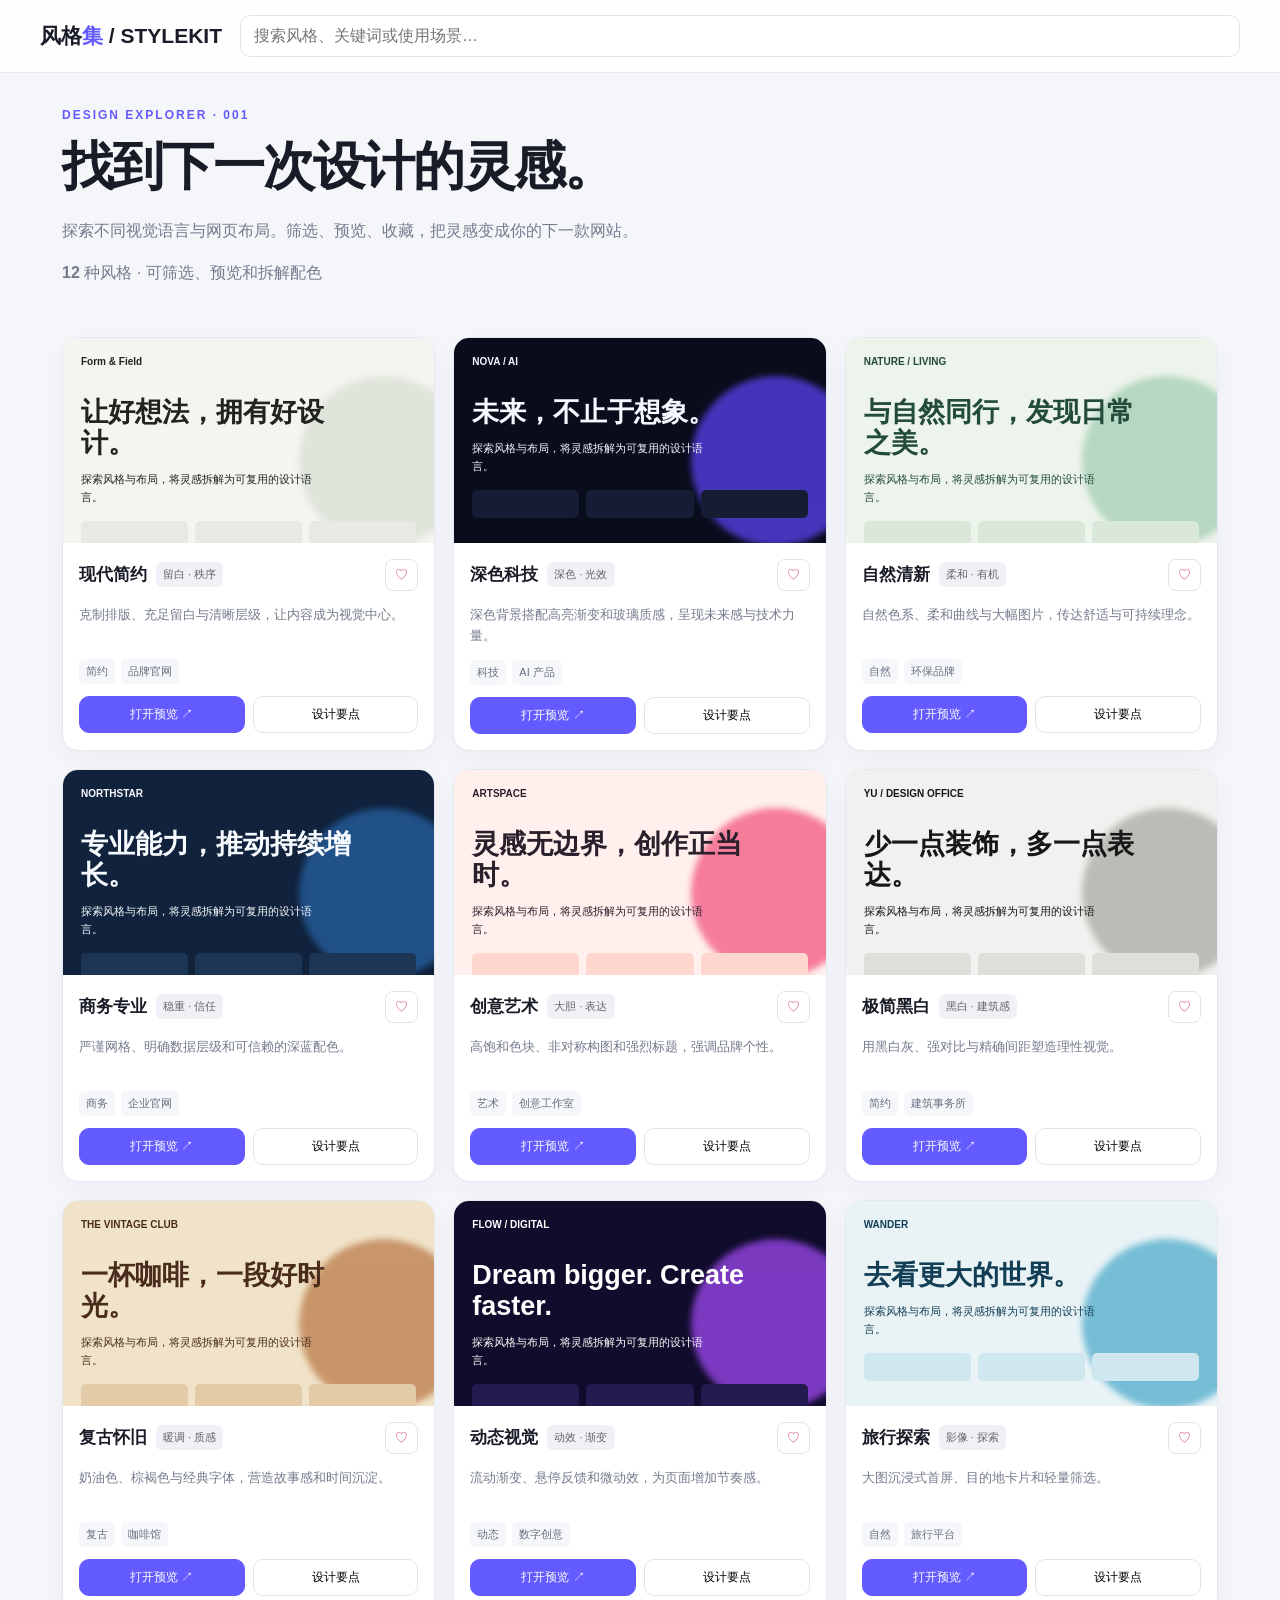
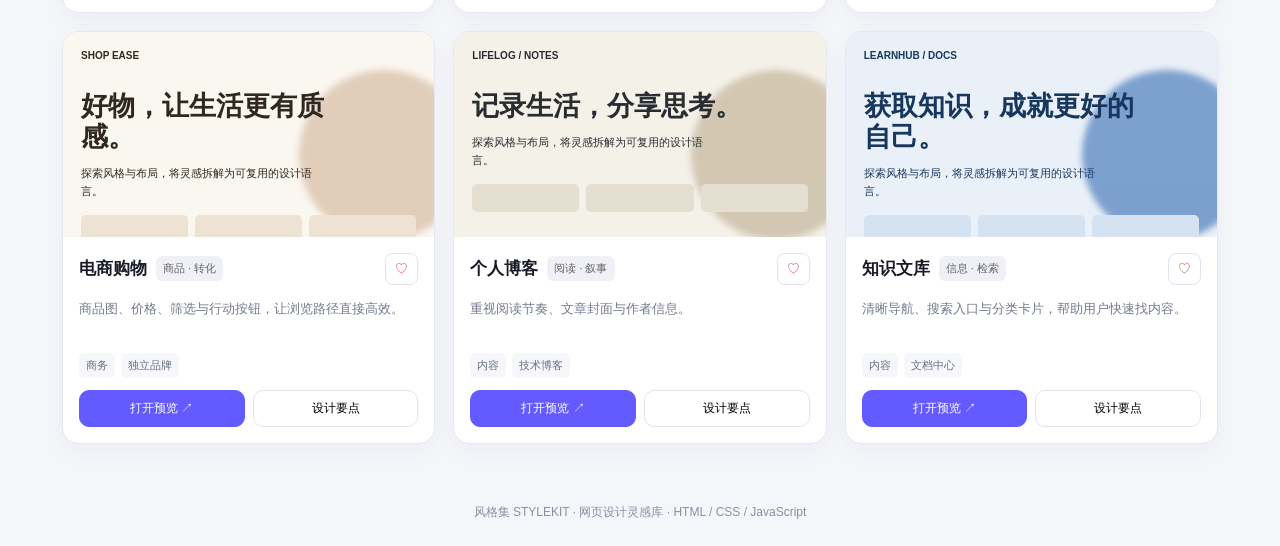
==== stylekit_website_gallery.html @ 98cdd5e6 "feat: add STYLEKIT multi-style website gallery" ====
<!doctype html>
<html lang="zh-CN">
<head>
<meta charset="utf-8"><meta name="viewport" content="width=device-width,initial-scale=1">
<title>风格集 STYLEKIT · 网页设计灵感库</title>
<style>
:root{font-family:Inter,"Segoe UI","Microsoft YaHei",sans-serif;color:#191b26;background:#f5f6fa}*{box-sizing:border-box}body{margin:0}header{position:sticky;top:0;background:#ffffffdf;backdrop-filter:blur(15px);border-bottom:1px solid #e6e8f0;padding:15px max(20px,calc((100vw - 1200px)/2));display:flex;gap:18px;align-items:center;z-index:2}.logo{font-weight:900;font-size:21px;white-space:nowrap}.logo b{color:#635bff}input{min-width:0;flex:1;border:1px solid #e1e4ee;background:#fff;border-radius:10px;padding:11px 13px;font:inherit}main{max-width:1200px;margin:auto;padding:35px 22px}.eyebrow{color:#635bff;font-size:12px;font-weight:800;letter-spacing:2px}h1{font-size:clamp(32px,5vw,52px);letter-spacing:-1.8px;margin:10px 0}p{line-height:1.65}.muted{color:#747b8c}.filters{display:flex;flex-wrap:wrap;gap:8px;margin:25px 0}.filters button,.btn{border:1px solid #e1e4ee;background:white;border-radius:10px;padding:9px 13px;cursor:pointer;font:inherit}.filters button.active,.primary{background:#635bff!important;color:#fff;border-color:#635bff!important}.grid{display:grid;grid-template-columns:repeat(3,minmax(0,1fr));gap:18px}.card{background:#fff;border:1px solid #e6e8f0;border-radius:16px;overflow:hidden;box-shadow:0 8px 24px #1a21400a;transition:.2s}.card:hover{transform:translateY(-4px);box-shadow:0 15px 35px #1a214018}.preview{height:205px;padding:18px;position:relative;overflow:hidden;background:var(--bg);color:var(--ink)}.preview:after{content:"";position:absolute;right:-35px;top:38px;width:170px;height:170px;border-radius:50%;background:var(--glow);filter:blur(3px);opacity:.7;transition:.3s}.card:hover .preview:after{transform:scale(1.18)}.brand{font-size:10px;font-weight:800;position:relative;z-index:1}.preview h2{font-size:27px;line-height:1.15;max-width:82%;position:relative;z-index:1;margin:30px 0 10px}.preview p{font-size:11px;max-width:75%;position:relative;z-index:1}.mini{display:flex;gap:7px;margin-top:15px;position:relative;z-index:1}.mini i{height:28px;border-radius:5px;background:var(--panel);flex:1}.body{padding:16px}.title{display:flex;align-items:center;gap:9px}.title h3{margin:0;font-size:17px}.tag{font-size:11px;background:#f0f1f6;padding:5px 7px;border-radius:6px;color:#666}.heart{margin-left:auto;border:1px solid #e1e4ee;background:#fff;border-radius:8px;padding:6px 9px;cursor:pointer;color:#d64e7c}.desc{color:#747b8c;font-size:13px;min-height:42px}.meta{display:flex;gap:6px;flex-wrap:wrap;margin:12px 0}.meta span{font-size:11px;background:#f6f7fa;padding:5px 7px;border-radius:5px;color:#686f80}.actions{display:flex;gap:8px}.actions button{flex:1;font-size:12px}.empty{display:none;padding:60px;text-align:center;color:#747b8c}.modal{display:none;position:fixed;inset:0;background:#0b102099;z-index:5;align-items:center;justify-content:center;padding:18px}.modal.open{display:flex}.dialog{background:#fff;border-radius:18px;width:min(650px,100%);max-height:90vh;overflow:auto;padding:22px}.dialog-head{display:flex;align-items:center;gap:10px}.dialog-head button{margin-left:auto}.hero-preview{padding:24px;border-radius:12px;margin:16px 0;background:var(--bg);color:var(--ink)}.hero-preview h2{font-size:clamp(28px,5vw,45px);margin:40px 0 10px}.swatches{display:flex;gap:8px;margin:12px 0}.swatches i{width:38px;height:38px;border-radius:9px;border:1px solid #0001}footer{text-align:center;padding:25px;color:#8b90a0;font-size:12px}@media(max-width:850px){.grid{grid-template-columns:repeat(2,minmax(0,1fr))}}@media(max-width:580px){header{flex-wrap:wrap;padding:12px 15px}header input{flex-basis:100%;order:3}.grid{grid-template-columns:1fr}main{padding:25px 15px}.preview{height:210px}}
</style></head>
<body>
<header><div class="logo">风格<b>集</b> / STYLEKIT</div><input id="search" placeholder="搜索风格、关键词或使用场景…"></header>
<main><div class="eyebrow">DESIGN EXPLORER · 001</div><h1>找到下一次设计的灵感。</h1><p class="muted">探索不同视觉语言与网页布局。筛选、预览、收藏，把灵感变成你的下一款网站。</p><p class="muted"><strong id="count">12</strong> 种风格 · 可筛选、预览和拆解配色</p><nav class="filters" id="filters"></nav><section class="grid" id="grid"></section><div class="empty" id="empty">没有找到匹配的风格，试试其他关键词。</div></main>
<footer>风格集 STYLEKIT · 网页设计灵感库 · HTML / CSS / JavaScript</footer>
<div class="modal" id="modal"><div class="dialog"><div class="dialog-head"><h3 id="modalTitle">风格预览</h3><button class="btn" id="close">关闭 ✕</button></div><div class="hero-preview" id="heroPreview"><div id="modalBrand"></div><h2 id="modalHeadline"></h2><p id="modalSub"></p></div><h4>设计说明</h4><p class="muted" id="modalDesc"></p><h4>适用场景</h4><p class="muted" id="modalUse"></p><h4>配色参考</h4><div class="swatches" id="swatches"></div><pre id="css"></pre><button class="btn primary" id="copy">复制 CSS 配色</button></div></div>
<script>
const data=[
["现代简约","简约","留白 · 秩序","克制排版、充足留白与清晰层级，让内容成为视觉中心。","品牌官网、作品集、SaaS 产品","#f5f4f0","#d6ded1","#20231f","#e7e9e3","Form & Field","让好想法，拥有好设计。"],
["深色科技","科技","深色 · 光效","深色背景搭配高亮渐变和玻璃质感，呈现未来感与技术力量。","AI 产品、开发者工具、游戏品牌","#090d1b","#6046ff","#f6f7ff","#171c35","NOVA / AI","未来，不止于想象。"],
["自然清新","自然","柔和 · 有机","自然色系、柔和曲线与大幅图片，传达舒适与可持续理念。","环保品牌、健康生活、户外旅行","#edf4eb","#9fcbb0","#234b3c","#d9e8d9","NATURE / LIVING","与自然同行，发现日常之美。"],
["商务专业","商务","稳重 · 信任","严谨网格、明确数据层级和可信赖的深蓝配色。","企业官网、金融服务、咨询公司","#10223c","#2865a8","#f7faff","#1d3555","NORTHSTAR","专业能力，推动持续增长。"],
["创意艺术","艺术","大胆 · 表达","高饱和色块、非对称构图和强烈标题，强调品牌个性。","创意工作室、艺术家、文化活动","#fff0ed","#f24b78","#29202c","#ffd7ce","ARTSPACE","灵感无边界，创作正当时。"],
["极简黑白","简约","黑白 · 建筑感","用黑白灰、强对比与精确间距塑造理性视觉。","建筑事务所、设计师作品集、高端品牌","#f1f1ef","#a5a5a0","#171717","#dededb","YU / DESIGN OFFICE","少一点装饰，多一点表达。"],
["复古怀旧","复古","暖调 · 质感","奶油色、棕褐色与经典字体，营造故事感和时间沉淀。","咖啡馆、独立出版、手作品牌","#f1e3c9","#b87542","#4a2c1c","#e3cba8","THE VINTAGE CLUB","一杯咖啡，一段好时光。"],
["动态视觉","动态","动效 · 渐变","流动渐变、悬停反馈和微动效，为页面增加节奏感。","数字创意、活动专题、互动体验","#100c2b","#a84dff","#ffffff","#251a50","FLOW / DIGITAL","Dream bigger. Create faster."],
["旅行探索","自然","影像 · 探索","大图沉浸式首屏、目的地卡片和轻量筛选。","旅行平台、酒店民宿、户外品牌","#e9f3f6","#45a6c8","#123e55","#cfe7ef","WANDER","去看更大的世界。"],
["电商购物","商务","商品 · 转化","商品图、价格、筛选与行动按钮，让浏览路径直接高效。","独立品牌、数码产品、家居零售","#faf6f0","#d7bda3","#302820","#eee2d3","SHOP EASE","好物，让生活更有质感。"],
["个人博客","内容","阅读 · 叙事","重视阅读节奏、文章封面与作者信息。","技术博客、个人随笔、知识分享","#f4f1e9","#c5b69b","#292c31","#e5dfd2","LIFELOG / NOTES","记录生活，分享思考。"],
["知识文库","内容","信息 · 检索","清晰导航、搜索入口与分类卡片，帮助用户快速找内容。","文档中心、在线课程、产品帮助中心","#eaf0f8","#4e7fbd","#17375e","#d5e2f2","LEARNHUB / DOCS","获取知识，成就更好的自己。"]
].map((a,i)=>({id:i,name:a[0],cat:a[1],tag:a[2],desc:a[3],use:a[4],bg:a[5],glow:a[6],ink:a[7],panel:a[8],brand:a[9],headline:a[10],sub:"探索风格与布局，将灵感拆解为可复用的设计语言。"}));
const cats=["全部","简约","科技","自然","商务","艺术","复古","动态","内容"];let cat="全部";const fav=new Set();const $=x=>document.getElementById(x);
function style(s){return `--bg:${s.bg};--glow:${s.glow};--ink:${s.ink};--panel:${s.panel}`}
function render(){const q=$("search").value.trim().toLowerCase();const list=data.filter(s=>(cat==="全部"||s.cat===cat)&&[s.name,s.cat,s.tag,s.desc,s.use].join(" ").toLowerCase().includes(q));$("grid").innerHTML=list.map(s=>`<article class="card"><div class="preview" style="${style(s)}"><div class="brand">${s.brand}</div><h2>${s.headline}</h2><p>${s.sub}</p><div class="mini"><i></i><i></i><i></i></div></div><div class="body"><div class="title"><h3>${s.name}</h3><span class="tag">${s.tag}</span><button class="heart" data-fav="${s.id}">${fav.has(s.id)?"♥":"♡"}</button></div><p class="desc">${s.desc}</p><div class="meta"><span>${s.cat}</span><span>${s.use.split("、")[0]}</span></div><div class="actions"><button class="btn primary" data-open="${s.id}">打开预览 ↗</button><button class="btn" data-open="${s.id}">设计要点</button></div></div></article>`).join("");$("empty").style.display=list.length?"none":"block";$("count").textContent=list.length}
$("filters").innerHTML=cats.map(c=>`<button data-cat="${c}" class="${c===cat?"active":""}>${c}</button>`).join("");
$("filters").onclick=e=>{if(e.target.dataset.cat){cat=e.target.dataset.cat;[...$("filters").children].forEach(b=>b.classList.toggle("active",b.dataset.cat===cat));render()}};
$("search").oninput=render;$("grid").onclick=e=>{if(e.target.dataset.fav!==undefined){const id=+e.target.dataset.fav;fav.has(id)?fav.delete(id):fav.add(id);render();return}const b=e.target.closest("[data-open]");if(!b)return;const s=data[+b.dataset.open];$("modalTitle").textContent=s.name;$("heroPreview").style.cssText=style(s);$("modalBrand").textContent=s.brand;$("modalHeadline").textContent=s.headline;$("modalSub").textContent=s.sub;$("modalDesc").textContent=s.desc;$("modalUse").textContent=s.use;$("swatches").innerHTML=[s.bg,s.glow,s.ink,s.panel].map(c=>`<i title="${c}" style="background:${c}"></i>`).join("");$("css").textContent=`:root {\n --page-bg: ${s.bg};\n --accent: ${s.glow};\n --text: ${s.ink};\n --panel: ${s.panel};\n}`;$("modal").classList.add("open")};
$("close").onclick=()=>$("modal").classList.remove("open");$("modal").onclick=e=>{if(e.target===$("modal"))$("modal").classList.remove("open")};document.addEventListener("keydown",e=>{if(e.key==="Escape")$("modal").classList.remove("open")});$("copy").onclick=async()=>{try{await navigator.clipboard.writeText($("css").textContent);$("copy").textContent="已复制 ✓"}catch{alert("复制失败，请手动复制 CSS。")}};render();
</script></body></html>
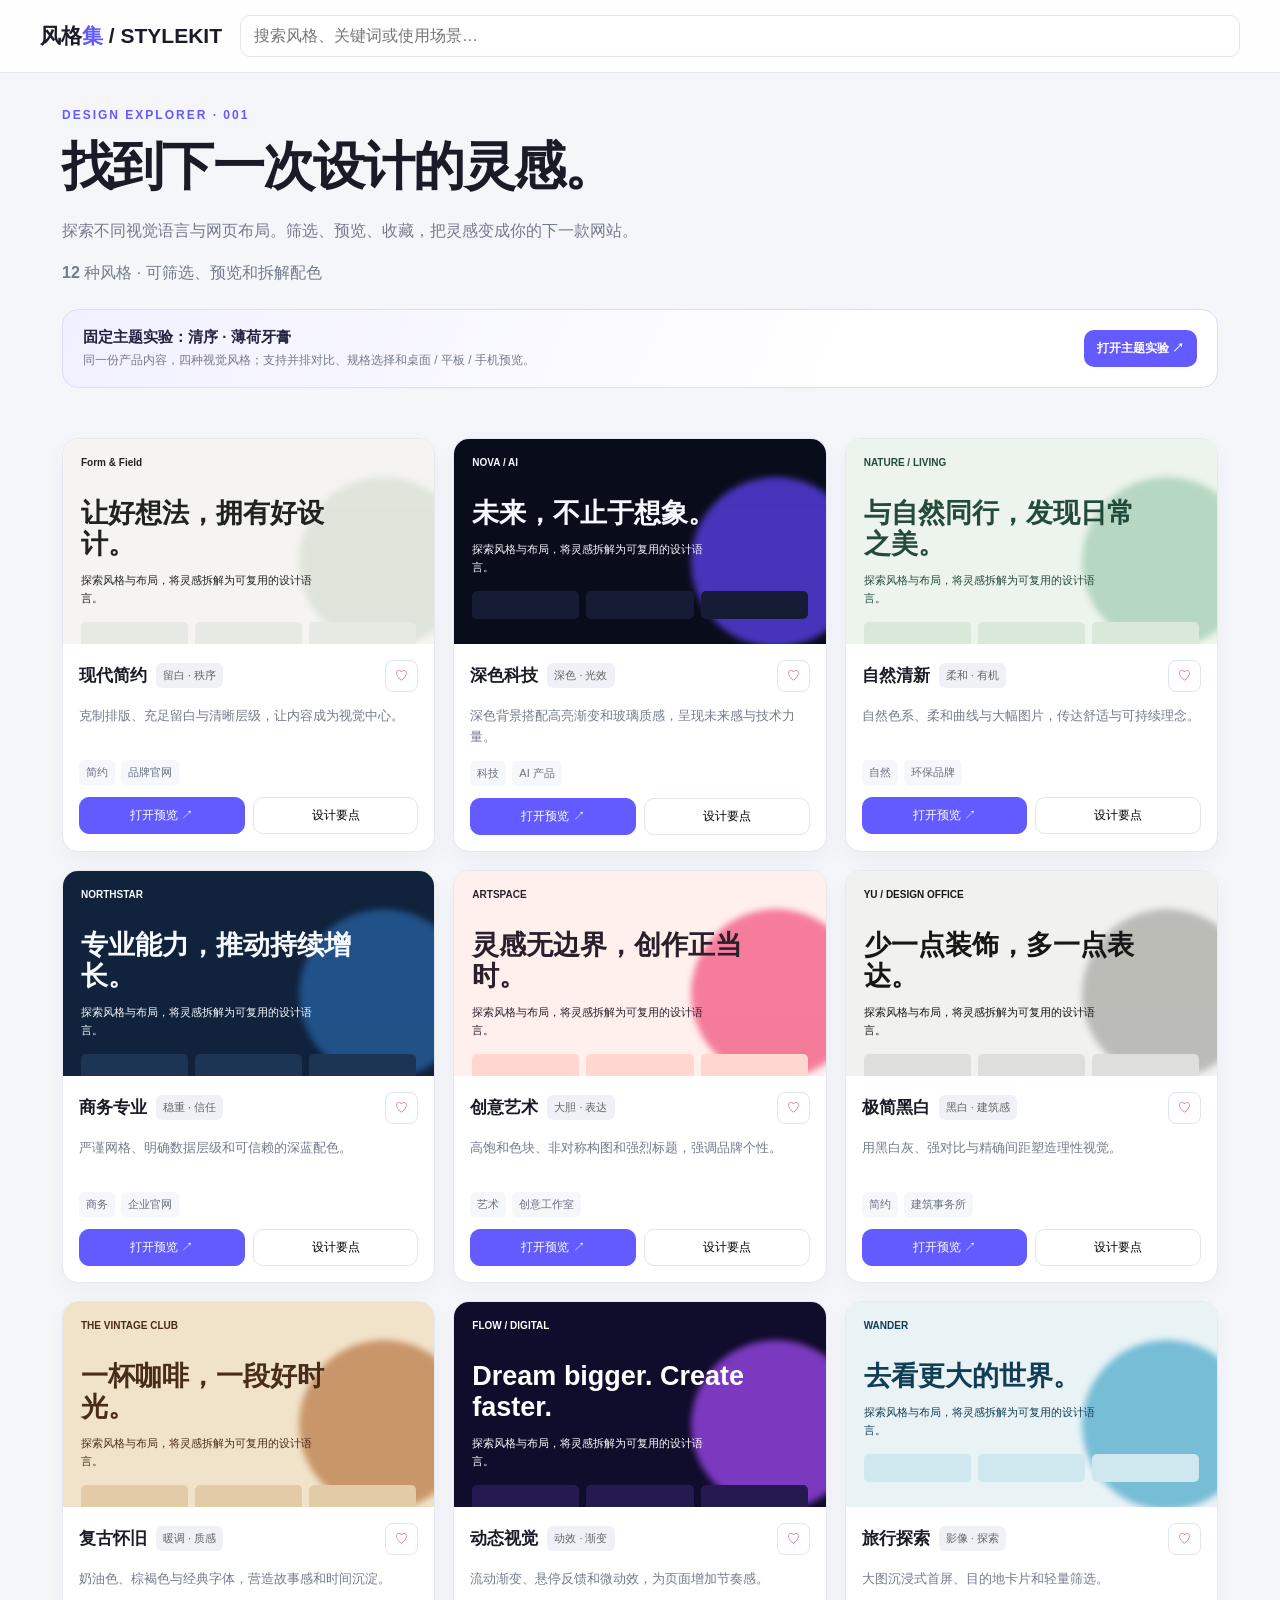
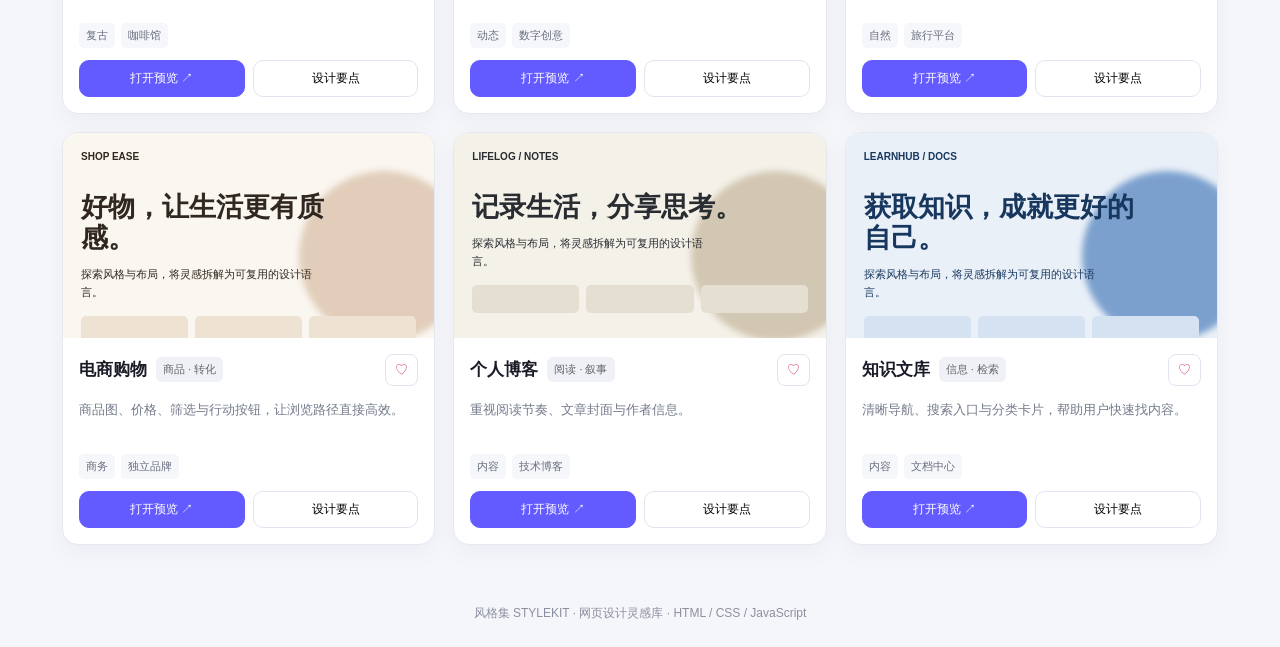
==== commit d8103f96: "feat: link fixed-theme comparison from main style gallery" ====
--- a/stylekit_website_gallery.html
+++ b/stylekit_website_gallery.html
@@ -4,11 +4,11 @@
 <meta charset="utf-8"><meta name="viewport" content="width=device-width,initial-scale=1">
 <title>风格集 STYLEKIT · 网页设计灵感库</title>
 <style>
-:root{font-family:Inter,"Segoe UI","Microsoft YaHei",sans-serif;color:#191b26;background:#f5f6fa}*{box-sizing:border-box}body{margin:0}header{position:sticky;top:0;background:#ffffffdf;backdrop-filter:blur(15px);border-bottom:1px solid #e6e8f0;padding:15px max(20px,calc((100vw - 1200px)/2));display:flex;gap:18px;align-items:center;z-index:2}.logo{font-weight:900;font-size:21px;white-space:nowrap}.logo b{color:#635bff}input{min-width:0;flex:1;border:1px solid #e1e4ee;background:#fff;border-radius:10px;padding:11px 13px;font:inherit}main{max-width:1200px;margin:auto;padding:35px 22px}.eyebrow{color:#635bff;font-size:12px;font-weight:800;letter-spacing:2px}h1{font-size:clamp(32px,5vw,52px);letter-spacing:-1.8px;margin:10px 0}p{line-height:1.65}.muted{color:#747b8c}.filters{display:flex;flex-wrap:wrap;gap:8px;margin:25px 0}.filters button,.btn{border:1px solid #e1e4ee;background:white;border-radius:10px;padding:9px 13px;cursor:pointer;font:inherit}.filters button.active,.primary{background:#635bff!important;color:#fff;border-color:#635bff!important}.grid{display:grid;grid-template-columns:repeat(3,minmax(0,1fr));gap:18px}.card{background:#fff;border:1px solid #e6e8f0;border-radius:16px;overflow:hidden;box-shadow:0 8px 24px #1a21400a;transition:.2s}.card:hover{transform:translateY(-4px);box-shadow:0 15px 35px #1a214018}.preview{height:205px;padding:18px;position:relative;overflow:hidden;background:var(--bg);color:var(--ink)}.preview:after{content:"";position:absolute;right:-35px;top:38px;width:170px;height:170px;border-radius:50%;background:var(--glow);filter:blur(3px);opacity:.7;transition:.3s}.card:hover .preview:after{transform:scale(1.18)}.brand{font-size:10px;font-weight:800;position:relative;z-index:1}.preview h2{font-size:27px;line-height:1.15;max-width:82%;position:relative;z-index:1;margin:30px 0 10px}.preview p{font-size:11px;max-width:75%;position:relative;z-index:1}.mini{display:flex;gap:7px;margin-top:15px;position:relative;z-index:1}.mini i{height:28px;border-radius:5px;background:var(--panel);flex:1}.body{padding:16px}.title{display:flex;align-items:center;gap:9px}.title h3{margin:0;font-size:17px}.tag{font-size:11px;background:#f0f1f6;padding:5px 7px;border-radius:6px;color:#666}.heart{margin-left:auto;border:1px solid #e1e4ee;background:#fff;border-radius:8px;padding:6px 9px;cursor:pointer;color:#d64e7c}.desc{color:#747b8c;font-size:13px;min-height:42px}.meta{display:flex;gap:6px;flex-wrap:wrap;margin:12px 0}.meta span{font-size:11px;background:#f6f7fa;padding:5px 7px;border-radius:5px;color:#686f80}.actions{display:flex;gap:8px}.actions button{flex:1;font-size:12px}.empty{display:none;padding:60px;text-align:center;color:#747b8c}.modal{display:none;position:fixed;inset:0;background:#0b102099;z-index:5;align-items:center;justify-content:center;padding:18px}.modal.open{display:flex}.dialog{background:#fff;border-radius:18px;width:min(650px,100%);max-height:90vh;overflow:auto;padding:22px}.dialog-head{display:flex;align-items:center;gap:10px}.dialog-head button{margin-left:auto}.hero-preview{padding:24px;border-radius:12px;margin:16px 0;background:var(--bg);color:var(--ink)}.hero-preview h2{font-size:clamp(28px,5vw,45px);margin:40px 0 10px}.swatches{display:flex;gap:8px;margin:12px 0}.swatches i{width:38px;height:38px;border-radius:9px;border:1px solid #0001}footer{text-align:center;padding:25px;color:#8b90a0;font-size:12px}@media(max-width:850px){.grid{grid-template-columns:repeat(2,minmax(0,1fr))}}@media(max-width:580px){header{flex-wrap:wrap;padding:12px 15px}header input{flex-basis:100%;order:3}.grid{grid-template-columns:1fr}main{padding:25px 15px}.preview{height:210px}}
+:root{font-family:Inter,"Segoe UI","Microsoft YaHei",sans-serif;color:#191b26;background:#f5f6fa}*{box-sizing:border-box}body{margin:0}header{position:sticky;top:0;background:#ffffffdf;backdrop-filter:blur(15px);border-bottom:1px solid #e6e8f0;padding:15px max(20px,calc((100vw - 1200px)/2));display:flex;gap:18px;align-items:center;z-index:2}.logo{font-weight:900;font-size:21px;white-space:nowrap}.logo b{color:#635bff}input{min-width:0;flex:1;border:1px solid #e1e4ee;background:#fff;border-radius:10px;padding:11px 13px;font:inherit}main{max-width:1200px;margin:auto;padding:35px 22px}.eyebrow{color:#635bff;font-size:12px;font-weight:800;letter-spacing:2px}h1{font-size:clamp(32px,5vw,52px);letter-spacing:-1.8px;margin:10px 0}p{line-height:1.65}.muted{color:#747b8c}.filters{display:flex;flex-wrap:wrap;gap:8px;margin:25px 0}.filters button,.btn{border:1px solid #e1e4ee;background:white;border-radius:10px;padding:9px 13px;cursor:pointer;font:inherit}.filters button.active,.primary{background:#635bff!important;color:#fff;border-color:#635bff!important}.theme-link{display:flex;align-items:center;justify-content:space-between;gap:16px;margin:22px 0;padding:18px 20px;border:1px solid #dcdcff;border-radius:16px;background:linear-gradient(115deg,#f1f0ff,#fff 68%);text-decoration:none;color:#252442}.theme-link strong{display:block;font-size:15px;margin-bottom:4px}.theme-link span{display:block;color:#747b8c;font-size:12px;line-height:1.5}.theme-link b{white-space:nowrap;background:#635bff;color:#fff;padding:10px 13px;border-radius:10px;font-size:12px}@media(max-width:580px){.theme-link{align-items:flex-start;flex-direction:column}.theme-link b{white-space:normal}}.grid{display:grid;grid-template-columns:repeat(3,minmax(0,1fr));gap:18px}.card{background:#fff;border:1px solid #e6e8f0;border-radius:16px;overflow:hidden;box-shadow:0 8px 24px #1a21400a;transition:.2s}.card:hover{transform:translateY(-4px);box-shadow:0 15px 35px #1a214018}.preview{height:205px;padding:18px;position:relative;overflow:hidden;background:var(--bg);color:var(--ink)}.preview:after{content:"";position:absolute;right:-35px;top:38px;width:170px;height:170px;border-radius:50%;background:var(--glow);filter:blur(3px);opacity:.7;transition:.3s}.card:hover .preview:after{transform:scale(1.18)}.brand{font-size:10px;font-weight:800;position:relative;z-index:1}.preview h2{font-size:27px;line-height:1.15;max-width:82%;position:relative;z-index:1;margin:30px 0 10px}.preview p{font-size:11px;max-width:75%;position:relative;z-index:1}.mini{display:flex;gap:7px;margin-top:15px;position:relative;z-index:1}.mini i{height:28px;border-radius:5px;background:var(--panel);flex:1}.body{padding:16px}.title{display:flex;align-items:center;gap:9px}.title h3{margin:0;font-size:17px}.tag{font-size:11px;background:#f0f1f6;padding:5px 7px;border-radius:6px;color:#666}.heart{margin-left:auto;border:1px solid #e1e4ee;background:#fff;border-radius:8px;padding:6px 9px;cursor:pointer;color:#d64e7c}.desc{color:#747b8c;font-size:13px;min-height:42px}.meta{display:flex;gap:6px;flex-wrap:wrap;margin:12px 0}.meta span{font-size:11px;background:#f6f7fa;padding:5px 7px;border-radius:5px;color:#686f80}.actions{display:flex;gap:8px}.actions button{flex:1;font-size:12px}.empty{display:none;padding:60px;text-align:center;color:#747b8c}.modal{display:none;position:fixed;inset:0;background:#0b102099;z-index:5;align-items:center;justify-content:center;padding:18px}.modal.open{display:flex}.dialog{background:#fff;border-radius:18px;width:min(650px,100%);max-height:90vh;overflow:auto;padding:22px}.dialog-head{display:flex;align-items:center;gap:10px}.dialog-head button{margin-left:auto}.hero-preview{padding:24px;border-radius:12px;margin:16px 0;background:var(--bg);color:var(--ink)}.hero-preview h2{font-size:clamp(28px,5vw,45px);margin:40px 0 10px}.swatches{display:flex;gap:8px;margin:12px 0}.swatches i{width:38px;height:38px;border-radius:9px;border:1px solid #0001}footer{text-align:center;padding:25px;color:#8b90a0;font-size:12px}@media(max-width:850px){.grid{grid-template-columns:repeat(2,minmax(0,1fr))}}@media(max-width:580px){header{flex-wrap:wrap;padding:12px 15px}header input{flex-basis:100%;order:3}.grid{grid-template-columns:1fr}main{padding:25px 15px}.preview{height:210px}}
 </style></head>
 <body>
 <header><div class="logo">风格<b>集</b> / STYLEKIT</div><input id="search" placeholder="搜索风格、关键词或使用场景…"></header>
-<main><div class="eyebrow">DESIGN EXPLORER · 001</div><h1>找到下一次设计的灵感。</h1><p class="muted">探索不同视觉语言与网页布局。筛选、预览、收藏，把灵感变成你的下一款网站。</p><p class="muted"><strong id="count">12</strong> 种风格 · 可筛选、预览和拆解配色</p><nav class="filters" id="filters"></nav><section class="grid" id="grid"></section><div class="empty" id="empty">没有找到匹配的风格，试试其他关键词。</div></main>
+<main><div class="eyebrow">DESIGN EXPLORER · 001</div><h1>找到下一次设计的灵感。</h1><p class="muted">探索不同视觉语言与网页布局。筛选、预览、收藏，把灵感变成你的下一款网站。</p><p class="muted"><strong id="count">12</strong> 种风格 · 可筛选、预览和拆解配色</p><a class="theme-link" href="./toothpaste_theme_demo.html"><div><strong>固定主题实验：清序 · 薄荷牙膏</strong><span>同一份产品内容，四种视觉风格；支持并排对比、规格选择和桌面 / 平板 / 手机预览。</span></div><b>打开主题实验 ↗</b></a><nav class="filters" id="filters"></nav><section class="grid" id="grid"></section><div class="empty" id="empty">没有找到匹配的风格，试试其他关键词。</div></main>
 <footer>风格集 STYLEKIT · 网页设计灵感库 · HTML / CSS / JavaScript</footer>
 <div class="modal" id="modal"><div class="dialog"><div class="dialog-head"><h3 id="modalTitle">风格预览</h3><button class="btn" id="close">关闭 ✕</button></div><div class="hero-preview" id="heroPreview"><div id="modalBrand"></div><h2 id="modalHeadline"></h2><p id="modalSub"></p></div><h4>设计说明</h4><p class="muted" id="modalDesc"></p><h4>适用场景</h4><p class="muted" id="modalUse"></p><h4>配色参考</h4><div class="swatches" id="swatches"></div><pre id="css"></pre><button class="btn primary" id="copy">复制 CSS 配色</button></div></div>
 <script>
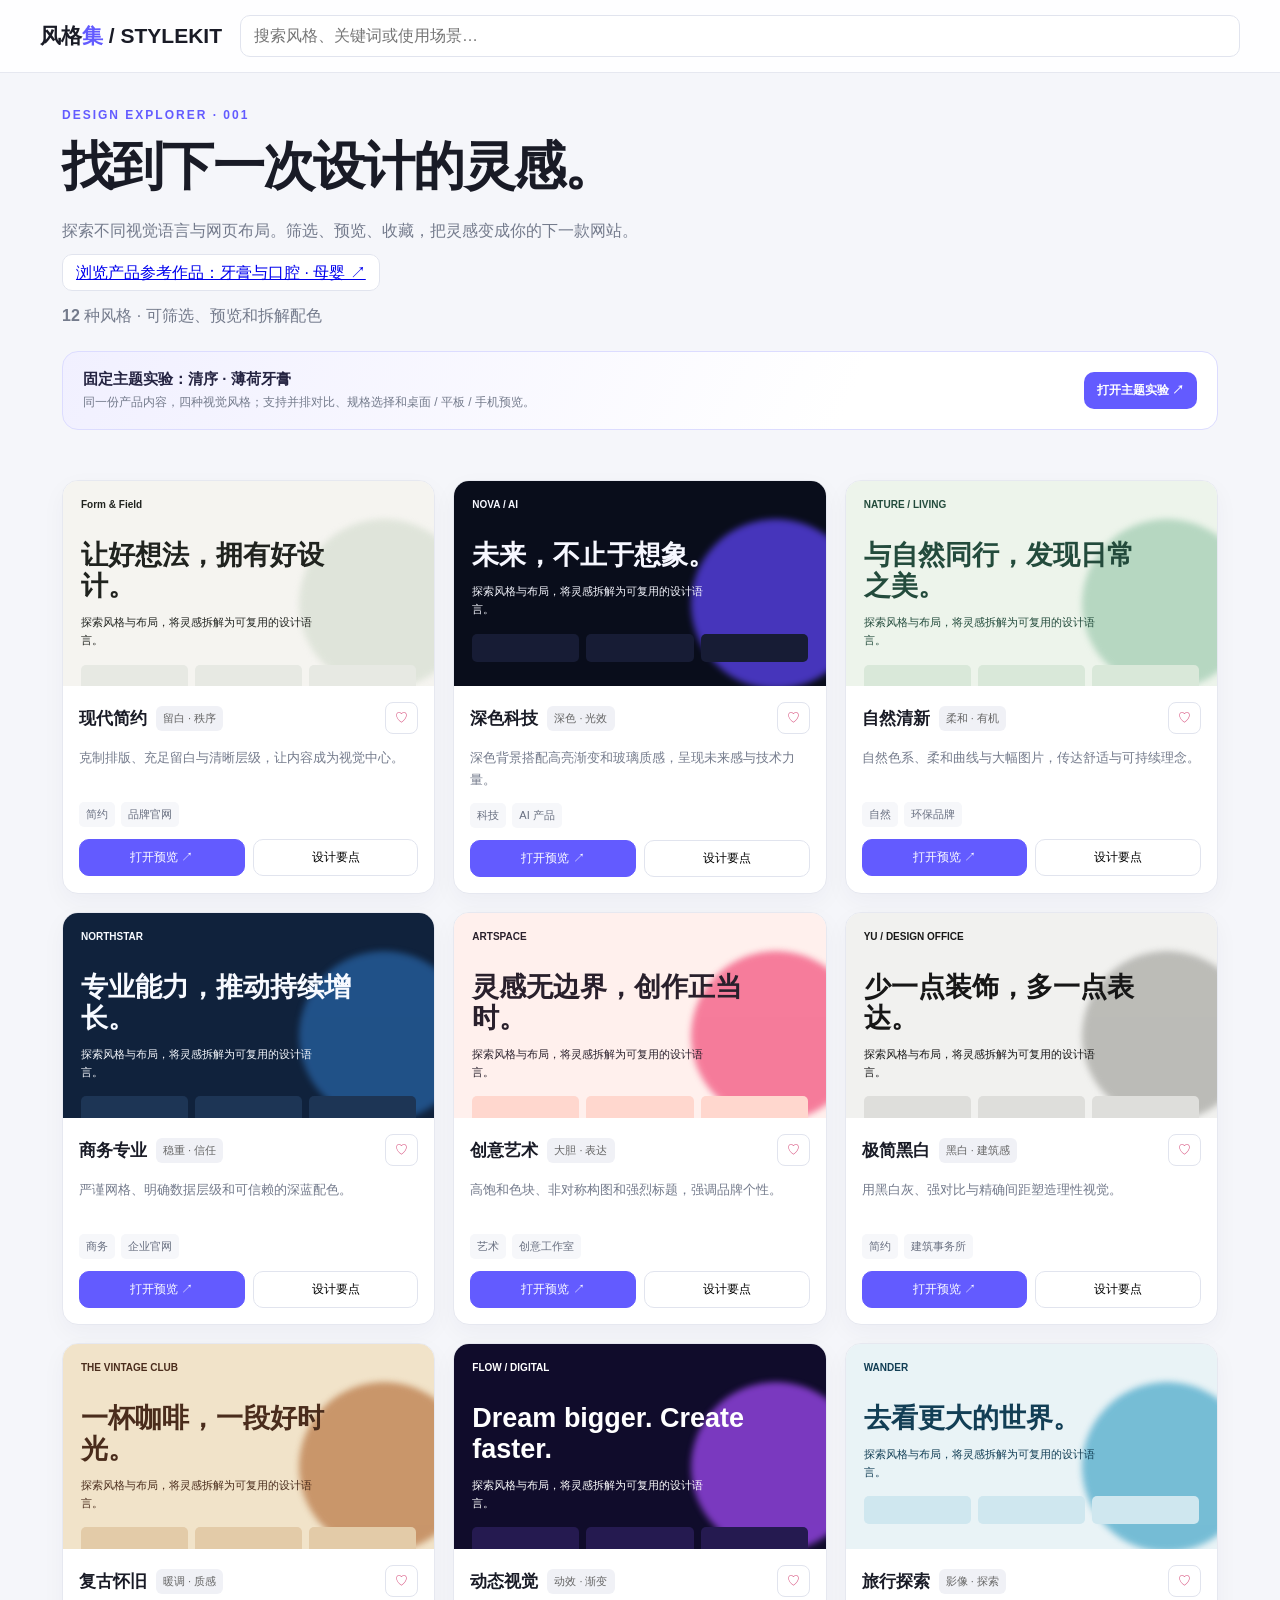
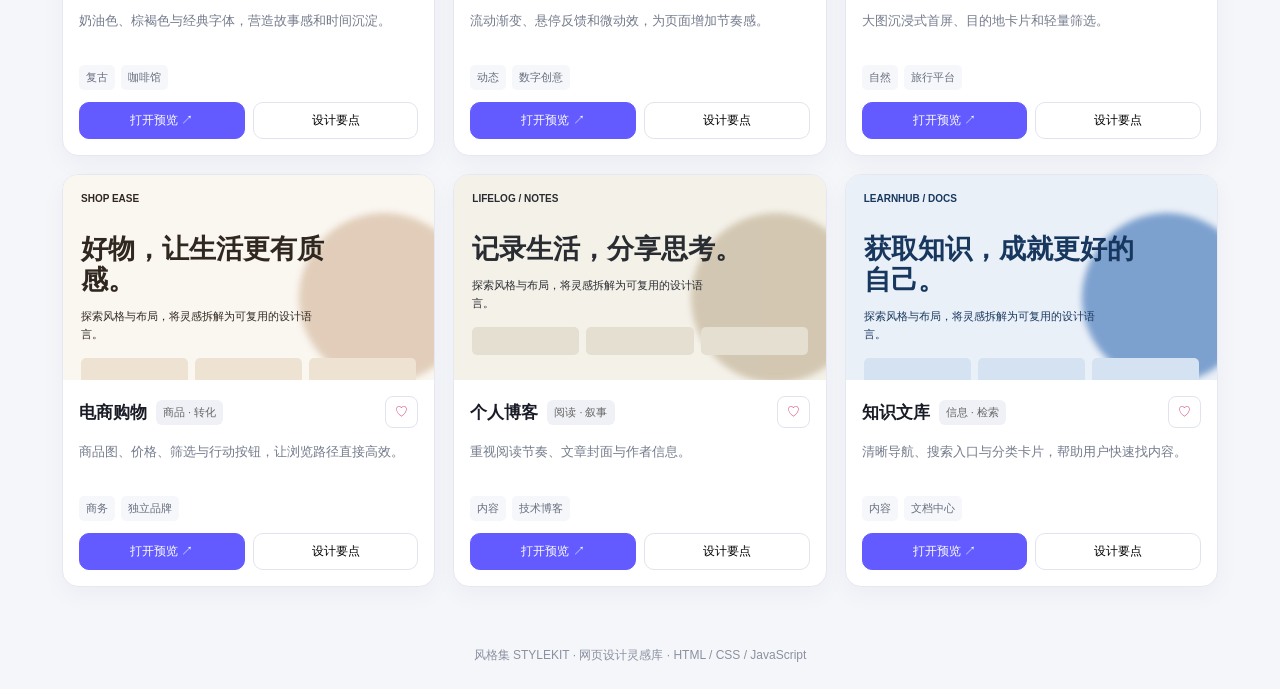
==== commit 293d0e6c: "feat: add oral care and baby product reference collection" ====
--- a/stylekit_website_gallery.html
+++ b/stylekit_website_gallery.html
@@ -8,7 +8,7 @@
 </style></head>
 <body>
 <header><div class="logo">风格<b>集</b> / STYLEKIT</div><input id="search" placeholder="搜索风格、关键词或使用场景…"></header>
-<main><div class="eyebrow">DESIGN EXPLORER · 001</div><h1>找到下一次设计的灵感。</h1><p class="muted">探索不同视觉语言与网页布局。筛选、预览、收藏，把灵感变成你的下一款网站。</p><p class="muted"><strong id="count">12</strong> 种风格 · 可筛选、预览和拆解配色</p><a class="theme-link" href="./toothpaste_theme_demo.html"><div><strong>固定主题实验：清序 · 薄荷牙膏</strong><span>同一份产品内容，四种视觉风格；支持并排对比、规格选择和桌面 / 平板 / 手机预览。</span></div><b>打开主题实验 ↗</b></a><nav class="filters" id="filters"></nav><section class="grid" id="grid"></section><div class="empty" id="empty">没有找到匹配的风格，试试其他关键词。</div></main>
+<main><div class="eyebrow">DESIGN EXPLORER · 001</div><h1>找到下一次设计的灵感。</h1><p class="muted">探索不同视觉语言与网页布局。筛选、预览、收藏，把灵感变成你的下一款网站。</p><p><a class="btn" href="references/index.html">浏览产品参考作品：牙膏与口腔 · 母婴 ↗</a></p><p class="muted"><strong id="count">12</strong> 种风格 · 可筛选、预览和拆解配色</p><a class="theme-link" href="./toothpaste_theme_demo.html"><div><strong>固定主题实验：清序 · 薄荷牙膏</strong><span>同一份产品内容，四种视觉风格；支持并排对比、规格选择和桌面 / 平板 / 手机预览。</span></div><b>打开主题实验 ↗</b></a><nav class="filters" id="filters"></nav><section class="grid" id="grid"></section><div class="empty" id="empty">没有找到匹配的风格，试试其他关键词。</div></main>
 <footer>风格集 STYLEKIT · 网页设计灵感库 · HTML / CSS / JavaScript</footer>
 <div class="modal" id="modal"><div class="dialog"><div class="dialog-head"><h3 id="modalTitle">风格预览</h3><button class="btn" id="close">关闭 ✕</button></div><div class="hero-preview" id="heroPreview"><div id="modalBrand"></div><h2 id="modalHeadline"></h2><p id="modalSub"></p></div><h4>设计说明</h4><p class="muted" id="modalDesc"></p><h4>适用场景</h4><p class="muted" id="modalUse"></p><h4>配色参考</h4><div class="swatches" id="swatches"></div><pre id="css"></pre><button class="btn primary" id="copy">复制 CSS 配色</button></div></div>
 <script>
@@ -33,4 +33,4 @@
 $("filters").onclick=e=>{if(e.target.dataset.cat){cat=e.target.dataset.cat;[...$("filters").children].forEach(b=>b.classList.toggle("active",b.dataset.cat===cat));render()}};
 $("search").oninput=render;$("grid").onclick=e=>{if(e.target.dataset.fav!==undefined){const id=+e.target.dataset.fav;fav.has(id)?fav.delete(id):fav.add(id);render();return}const b=e.target.closest("[data-open]");if(!b)return;const s=data[+b.dataset.open];$("modalTitle").textContent=s.name;$("heroPreview").style.cssText=style(s);$("modalBrand").textContent=s.brand;$("modalHeadline").textContent=s.headline;$("modalSub").textContent=s.sub;$("modalDesc").textContent=s.desc;$("modalUse").textContent=s.use;$("swatches").innerHTML=[s.bg,s.glow,s.ink,s.panel].map(c=>`<i title="${c}" style="background:${c}"></i>`).join("");$("css").textContent=`:root {\n --page-bg: ${s.bg};\n --accent: ${s.glow};\n --text: ${s.ink};\n --panel: ${s.panel};\n}`;$("modal").classList.add("open")};
 $("close").onclick=()=>$("modal").classList.remove("open");$("modal").onclick=e=>{if(e.target===$("modal"))$("modal").classList.remove("open")};document.addEventListener("keydown",e=>{if(e.key==="Escape")$("modal").classList.remove("open")});$("copy").onclick=async()=>{try{await navigator.clipboard.writeText($("css").textContent);$("copy").textContent="已复制 ✓"}catch{alert("复制失败，请手动复制 CSS。")}};render();
-</script></body></html>+</script></body></html>
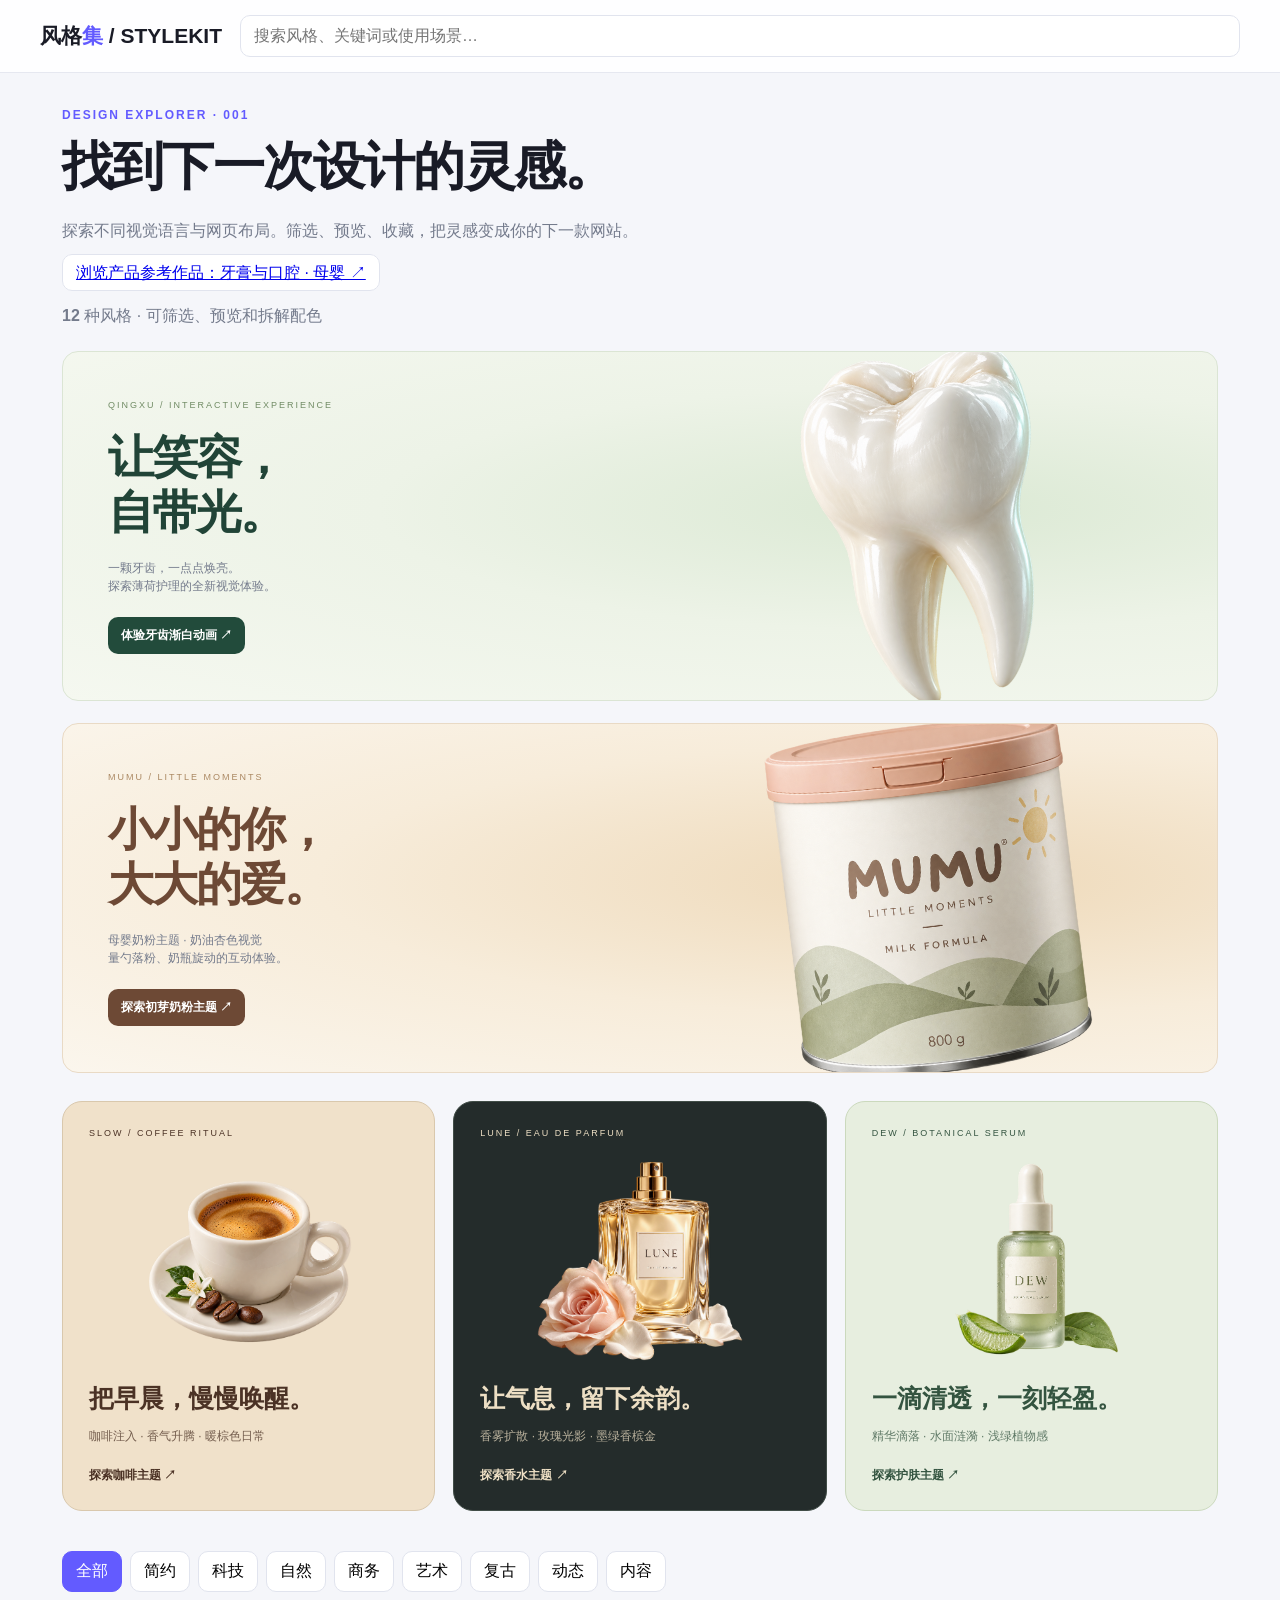
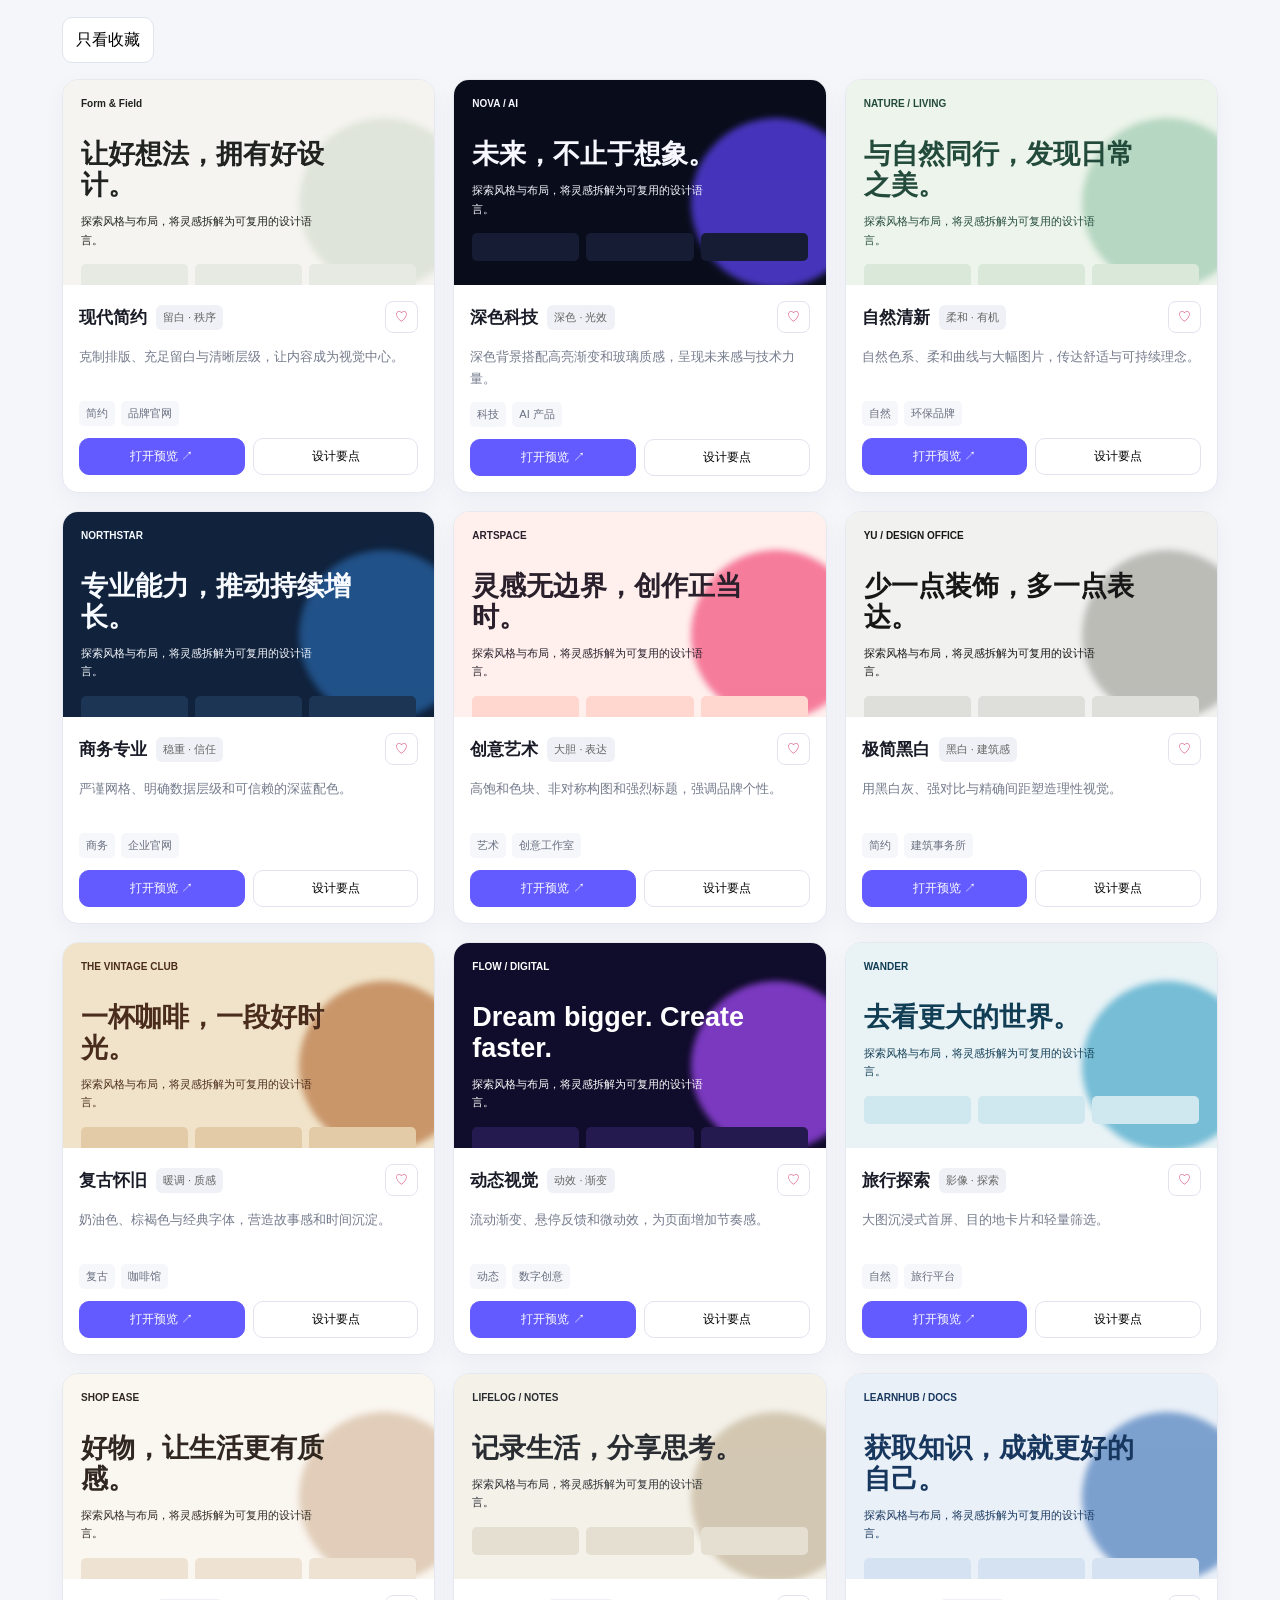
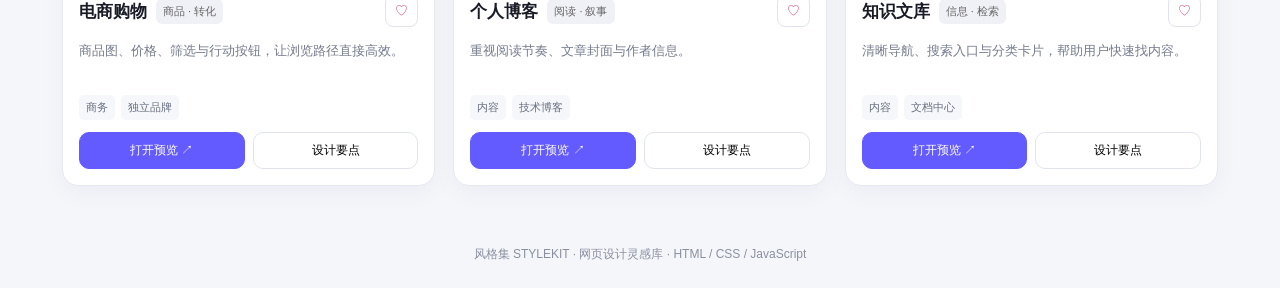
==== commit 60f06680: "feat: add animated product themes and character growth videos" ====
--- a/stylekit_website_gallery.html
+++ b/stylekit_website_gallery.html
@@ -5,12 +5,20 @@
 <title>风格集 STYLEKIT · 网页设计灵感库</title>
 <style>
 :root{font-family:Inter,"Segoe UI","Microsoft YaHei",sans-serif;color:#191b26;background:#f5f6fa}*{box-sizing:border-box}body{margin:0}header{position:sticky;top:0;background:#ffffffdf;backdrop-filter:blur(15px);border-bottom:1px solid #e6e8f0;padding:15px max(20px,calc((100vw - 1200px)/2));display:flex;gap:18px;align-items:center;z-index:2}.logo{font-weight:900;font-size:21px;white-space:nowrap}.logo b{color:#635bff}input{min-width:0;flex:1;border:1px solid #e1e4ee;background:#fff;border-radius:10px;padding:11px 13px;font:inherit}main{max-width:1200px;margin:auto;padding:35px 22px}.eyebrow{color:#635bff;font-size:12px;font-weight:800;letter-spacing:2px}h1{font-size:clamp(32px,5vw,52px);letter-spacing:-1.8px;margin:10px 0}p{line-height:1.65}.muted{color:#747b8c}.filters{display:flex;flex-wrap:wrap;gap:8px;margin:25px 0}.filters button,.btn{border:1px solid #e1e4ee;background:white;border-radius:10px;padding:9px 13px;cursor:pointer;font:inherit}.filters button.active,.primary{background:#635bff!important;color:#fff;border-color:#635bff!important}.theme-link{display:flex;align-items:center;justify-content:space-between;gap:16px;margin:22px 0;padding:18px 20px;border:1px solid #dcdcff;border-radius:16px;background:linear-gradient(115deg,#f1f0ff,#fff 68%);text-decoration:none;color:#252442}.theme-link strong{display:block;font-size:15px;margin-bottom:4px}.theme-link span{display:block;color:#747b8c;font-size:12px;line-height:1.5}.theme-link b{white-space:nowrap;background:#635bff;color:#fff;padding:10px 13px;border-radius:10px;font-size:12px}@media(max-width:580px){.theme-link{align-items:flex-start;flex-direction:column}.theme-link b{white-space:normal}}.grid{display:grid;grid-template-columns:repeat(3,minmax(0,1fr));gap:18px}.card{background:#fff;border:1px solid #e6e8f0;border-radius:16px;overflow:hidden;box-shadow:0 8px 24px #1a21400a;transition:.2s}.card:hover{transform:translateY(-4px);box-shadow:0 15px 35px #1a214018}.preview{height:205px;padding:18px;position:relative;overflow:hidden;background:var(--bg);color:var(--ink)}.preview:after{content:"";position:absolute;right:-35px;top:38px;width:170px;height:170px;border-radius:50%;background:var(--glow);filter:blur(3px);opacity:.7;transition:.3s}.card:hover .preview:after{transform:scale(1.18)}.brand{font-size:10px;font-weight:800;position:relative;z-index:1}.preview h2{font-size:27px;line-height:1.15;max-width:82%;position:relative;z-index:1;margin:30px 0 10px}.preview p{font-size:11px;max-width:75%;position:relative;z-index:1}.mini{display:flex;gap:7px;margin-top:15px;position:relative;z-index:1}.mini i{height:28px;border-radius:5px;background:var(--panel);flex:1}.body{padding:16px}.title{display:flex;align-items:center;gap:9px}.title h3{margin:0;font-size:17px}.tag{font-size:11px;background:#f0f1f6;padding:5px 7px;border-radius:6px;color:#666}.heart{margin-left:auto;border:1px solid #e1e4ee;background:#fff;border-radius:8px;padding:6px 9px;cursor:pointer;color:#d64e7c}.desc{color:#747b8c;font-size:13px;min-height:42px}.meta{display:flex;gap:6px;flex-wrap:wrap;margin:12px 0}.meta span{font-size:11px;background:#f6f7fa;padding:5px 7px;border-radius:5px;color:#686f80}.actions{display:flex;gap:8px}.actions button{flex:1;font-size:12px}.empty{display:none;padding:60px;text-align:center;color:#747b8c}.modal{display:none;position:fixed;inset:0;background:#0b102099;z-index:5;align-items:center;justify-content:center;padding:18px}.modal.open{display:flex}.dialog{background:#fff;border-radius:18px;width:min(650px,100%);max-height:90vh;overflow:auto;padding:22px}.dialog-head{display:flex;align-items:center;gap:10px}.dialog-head button{margin-left:auto}.hero-preview{padding:24px;border-radius:12px;margin:16px 0;background:var(--bg);color:var(--ink)}.hero-preview h2{font-size:clamp(28px,5vw,45px);margin:40px 0 10px}.swatches{display:flex;gap:8px;margin:12px 0}.swatches i{width:38px;height:38px;border-radius:9px;border:1px solid #0001}footer{text-align:center;padding:25px;color:#8b90a0;font-size:12px}@media(max-width:850px){.grid{grid-template-columns:repeat(2,minmax(0,1fr))}}@media(max-width:580px){header{flex-wrap:wrap;padding:12px 15px}header input{flex-basis:100%;order:3}.grid{grid-template-columns:1fr}main{padding:25px 15px}.preview{height:210px}}
-</style></head>
+.modal{border:0;width:100%;height:100%;max-width:none;max-height:none;margin:0}.modal[open]{display:flex}.modal::backdrop{background:transparent}body:has(dialog[open]){overflow:hidden}:focus-visible{outline:3px solid #635bff;outline-offset:3px}pre{overflow:auto}@media(prefers-reduced-motion:reduce){*,*::before,*::after{transition:none!important;animation:none!important}}
+.theme-link{position:relative;min-height:350px;padding:35px 45px;background:radial-gradient(ellipse at 75% 45%,#dbe9d4,#edf3e7 45%,#f5f8f0);overflow:hidden;border-color:#dbe5d4}.theme-link>div{position:relative;z-index:1}.theme-link strong{font-size:46px;line-height:1.2;margin:18px 0;color:#214437;letter-spacing:-2px}.theme-link .feature-kicker{font-size:9px;letter-spacing:2px;color:#718c65}.theme-link b{display:inline-block;margin-top:22px;background:#224b3b}.theme-link img{position:absolute;right:8%;top:-20px;width:390px;height:390px;object-fit:contain;transform:rotate(-10deg)}@media(max-width:580px){.theme-link{min-height:330px;padding:25px;display:block}.theme-link strong{font-size:35px}.theme-link img{width:260px;height:260px;right:-65px;top:20px;opacity:.75}.theme-link span{max-width:190px}.theme-link b{font-size:11px}}
+.milk-theme{background:radial-gradient(ellipse at 75% 45%,#eed9b9,#f7ecda 50%,#fbf6ed);border-color:#e9dac5}.milk-theme strong{color:#6d4935}.milk-theme b{background:#6d4935}.milk-theme .feature-kicker{color:#aa8761}.milk-theme img{transform:rotate(-7deg)}
+</style><link rel="stylesheet" href="assets/theme-gallery.css"></head>
 <body>
-<header><div class="logo">风格<b>集</b> / STYLEKIT</div><input id="search" placeholder="搜索风格、关键词或使用场景…"></header>
-<main><div class="eyebrow">DESIGN EXPLORER · 001</div><h1>找到下一次设计的灵感。</h1><p class="muted">探索不同视觉语言与网页布局。筛选、预览、收藏，把灵感变成你的下一款网站。</p><p><a class="btn" href="references/index.html">浏览产品参考作品：牙膏与口腔 · 母婴 ↗</a></p><p class="muted"><strong id="count">12</strong> 种风格 · 可筛选、预览和拆解配色</p><a class="theme-link" href="./toothpaste_theme_demo.html"><div><strong>固定主题实验：清序 · 薄荷牙膏</strong><span>同一份产品内容，四种视觉风格；支持并排对比、规格选择和桌面 / 平板 / 手机预览。</span></div><b>打开主题实验 ↗</b></a><nav class="filters" id="filters"></nav><section class="grid" id="grid"></section><div class="empty" id="empty">没有找到匹配的风格，试试其他关键词。</div></main>
+<header><div class="logo">风格<b>集</b> / STYLEKIT</div><input id="search" type="search" aria-label="搜索风格、关键词或使用场景" placeholder="搜索风格、关键词或使用场景…"></header>
+<main><div class="eyebrow">DESIGN EXPLORER · 001</div><h1>找到下一次设计的灵感。</h1><p class="muted">探索不同视觉语言与网页布局。筛选、预览、收藏，把灵感变成你的下一款网站。</p><p><a class="btn" href="references/index.html">浏览产品参考作品：牙膏与口腔 · 母婴 ↗</a></p><p class="muted"><strong id="count" aria-live="polite">12</strong> 种风格 · 可筛选、预览和拆解配色</p><a class="theme-link" href="./toothpaste_theme_demo.html"><div><span class="feature-kicker">QINGXU / INTERACTIVE EXPERIENCE</span><strong>让笑容，<br>自带光。</strong><span>一颗牙齿，一点点焕亮。<br>探索薄荷护理的全新视觉体验。</span><b>体验牙齿渐白动画 ↗</b></div><img src="assets/tooth-hero.png" width="1280" height="1280" alt="清序牙齿渐白交互体验"></a><a class="theme-link milk-theme" href="./milk_formula_theme.html"><div><span class="feature-kicker">MUMU / LITTLE MOMENTS</span><strong>小小的你，<br>大大的爱。</strong><span>母婴奶粉主题 · 奶油杏色视觉<br>量勺落粉、奶瓶旋动的互动体验。</span><b>探索初芽奶粉主题 ↗</b></div><img src="assets/mumu-formula.png" width="1024" height="1024" alt="MUMU 初芽奶粉罐概念包装"></a><section class="product-themes" aria-label="更多产品动态主题">
+<a class="product-theme coffee" href="coffee_theme.html"><small>SLOW / COFFEE RITUAL</small><img src="assets/coffee-hero.png" alt="慢焙咖啡与陶瓷杯" loading="lazy"><h2>把早晨，慢慢唤醒。</h2><p>咖啡注入 · 香气升腾 · 暖棕色日常</p><b>探索咖啡主题 ↗</b></a>
+<a class="product-theme perfume" href="perfume_theme.html"><small>LUNE / EAU DE PARFUM</small><img src="assets/perfume-hero.png" alt="LUNE 香水与玫瑰" loading="lazy"><h2>让气息，留下余韵。</h2><p>香雾扩散 · 玫瑰光影 · 墨绿香槟金</p><b>探索香水主题 ↗</b></a>
+<a class="product-theme serum" href="serum_theme.html"><small>DEW / BOTANICAL SERUM</small><img src="assets/serum-hero.png" alt="DEW 初露植物精华" loading="lazy"><h2>一滴清透，一刻轻盈。</h2><p>精华滴落 · 水面涟漪 · 浅绿植物感</p><b>探索护肤主题 ↗</b></a>
+</section>
+<nav class="filters" id="filters" aria-label="风格分类"></nav><p><button class="btn" id="favorites" aria-pressed="false">只看收藏</button></p><section class="grid" id="grid"></section><div class="empty" id="empty">没有找到匹配的风格，试试其他关键词。</div></main>
 <footer>风格集 STYLEKIT · 网页设计灵感库 · HTML / CSS / JavaScript</footer>
-<div class="modal" id="modal"><div class="dialog"><div class="dialog-head"><h3 id="modalTitle">风格预览</h3><button class="btn" id="close">关闭 ✕</button></div><div class="hero-preview" id="heroPreview"><div id="modalBrand"></div><h2 id="modalHeadline"></h2><p id="modalSub"></p></div><h4>设计说明</h4><p class="muted" id="modalDesc"></p><h4>适用场景</h4><p class="muted" id="modalUse"></p><h4>配色参考</h4><div class="swatches" id="swatches"></div><pre id="css"></pre><button class="btn primary" id="copy">复制 CSS 配色</button></div></div>
+<dialog class="modal" id="modal" aria-labelledby="modalTitle"><div class="dialog"><div class="dialog-head"><h3 id="modalTitle">风格预览</h3><button class="btn" id="close">关闭 ✕</button></div><div class="hero-preview" id="heroPreview"><div id="modalBrand"></div><h2 id="modalHeadline"></h2><p id="modalSub"></p></div><h4>设计说明</h4><p class="muted" id="modalDesc"></p><h4>适用场景</h4><p class="muted" id="modalUse"></p><h4>配色参考</h4><div class="swatches" id="swatches"></div><pre id="css"></pre><button class="btn primary" id="copy">复制 CSS 配色</button></div></dialog>
 <script>
 const data=[
 ["现代简约","简约","留白 · 秩序","克制排版、充足留白与清晰层级，让内容成为视觉中心。","品牌官网、作品集、SaaS 产品","#f5f4f0","#d6ded1","#20231f","#e7e9e3","Form & Field","让好想法，拥有好设计。"],
@@ -26,11 +34,12 @@
 ["个人博客","内容","阅读 · 叙事","重视阅读节奏、文章封面与作者信息。","技术博客、个人随笔、知识分享","#f4f1e9","#c5b69b","#292c31","#e5dfd2","LIFELOG / NOTES","记录生活，分享思考。"],
 ["知识文库","内容","信息 · 检索","清晰导航、搜索入口与分类卡片，帮助用户快速找内容。","文档中心、在线课程、产品帮助中心","#eaf0f8","#4e7fbd","#17375e","#d5e2f2","LEARNHUB / DOCS","获取知识，成就更好的自己。"]
 ].map((a,i)=>({id:i,name:a[0],cat:a[1],tag:a[2],desc:a[3],use:a[4],bg:a[5],glow:a[6],ink:a[7],panel:a[8],brand:a[9],headline:a[10],sub:"探索风格与布局，将灵感拆解为可复用的设计语言。"}));
-const cats=["全部","简约","科技","自然","商务","艺术","复古","动态","内容"];let cat="全部";const fav=new Set();const $=x=>document.getElementById(x);
+const cats=["全部","简约","科技","自然","商务","艺术","复古","动态","内容"];let cat="全部",favoritesOnly=false;const fav=new Set();const $=x=>document.getElementById(x);
 function style(s){return `--bg:${s.bg};--glow:${s.glow};--ink:${s.ink};--panel:${s.panel}`}
-function render(){const q=$("search").value.trim().toLowerCase();const list=data.filter(s=>(cat==="全部"||s.cat===cat)&&[s.name,s.cat,s.tag,s.desc,s.use].join(" ").toLowerCase().includes(q));$("grid").innerHTML=list.map(s=>`<article class="card"><div class="preview" style="${style(s)}"><div class="brand">${s.brand}</div><h2>${s.headline}</h2><p>${s.sub}</p><div class="mini"><i></i><i></i><i></i></div></div><div class="body"><div class="title"><h3>${s.name}</h3><span class="tag">${s.tag}</span><button class="heart" data-fav="${s.id}">${fav.has(s.id)?"♥":"♡"}</button></div><p class="desc">${s.desc}</p><div class="meta"><span>${s.cat}</span><span>${s.use.split("、")[0]}</span></div><div class="actions"><button class="btn primary" data-open="${s.id}">打开预览 ↗</button><button class="btn" data-open="${s.id}">设计要点</button></div></div></article>`).join("");$("empty").style.display=list.length?"none":"block";$("count").textContent=list.length}
-$("filters").innerHTML=cats.map(c=>`<button data-cat="${c}" class="${c===cat?"active":""}>${c}</button>`).join("");
-$("filters").onclick=e=>{if(e.target.dataset.cat){cat=e.target.dataset.cat;[...$("filters").children].forEach(b=>b.classList.toggle("active",b.dataset.cat===cat));render()}};
-$("search").oninput=render;$("grid").onclick=e=>{if(e.target.dataset.fav!==undefined){const id=+e.target.dataset.fav;fav.has(id)?fav.delete(id):fav.add(id);render();return}const b=e.target.closest("[data-open]");if(!b)return;const s=data[+b.dataset.open];$("modalTitle").textContent=s.name;$("heroPreview").style.cssText=style(s);$("modalBrand").textContent=s.brand;$("modalHeadline").textContent=s.headline;$("modalSub").textContent=s.sub;$("modalDesc").textContent=s.desc;$("modalUse").textContent=s.use;$("swatches").innerHTML=[s.bg,s.glow,s.ink,s.panel].map(c=>`<i title="${c}" style="background:${c}"></i>`).join("");$("css").textContent=`:root {\n --page-bg: ${s.bg};\n --accent: ${s.glow};\n --text: ${s.ink};\n --panel: ${s.panel};\n}`;$("modal").classList.add("open")};
-$("close").onclick=()=>$("modal").classList.remove("open");$("modal").onclick=e=>{if(e.target===$("modal"))$("modal").classList.remove("open")};document.addEventListener("keydown",e=>{if(e.key==="Escape")$("modal").classList.remove("open")});$("copy").onclick=async()=>{try{await navigator.clipboard.writeText($("css").textContent);$("copy").textContent="已复制 ✓"}catch{alert("复制失败，请手动复制 CSS。")}};render();
+function render(){const q=$("search").value.trim().toLowerCase();const list=data.filter(s=>(!favoritesOnly||fav.has(s.id))&&(cat==="全部"||s.cat===cat)&&[s.name,s.cat,s.tag,s.desc,s.use].join(" ").toLowerCase().includes(q));$("grid").innerHTML=list.map(s=>`<article class="card"><div class="preview" style="${style(s)}"><div class="brand">${s.brand}</div><h2>${s.headline}</h2><p>${s.sub}</p><div class="mini"><i></i><i></i><i></i></div></div><div class="body"><div class="title"><h3>${s.name}</h3><span class="tag">${s.tag}</span><button class="heart" data-fav="${s.id}" aria-label="收藏${s.name}" aria-pressed="${fav.has(s.id)}">${fav.has(s.id)?"♥":"♡"}</button></div><p class="desc">${s.desc}</p><div class="meta"><span>${s.cat}</span><span>${s.use.split("、")[0]}</span></div><div class="actions"><button class="btn primary" data-open="${s.id}">打开预览 ↗</button><button class="btn" data-open="${s.id}">设计要点</button></div></div></article>`).join("");$("empty").style.display=list.length?"none":"block";$("count").textContent=list.length}
+$("filters").innerHTML=cats.map(c=>`<button data-cat="${c}" aria-pressed="${c===cat}" class="${c===cat?"active":""}">${c}</button>`).join("");
+$("filters").onclick=e=>{if(e.target.dataset.cat){cat=e.target.dataset.cat;[...$("filters").children].forEach(b=>{b.classList.toggle("active",b.dataset.cat===cat);b.setAttribute("aria-pressed",String(b.dataset.cat===cat))});render()}};
+$("favorites").onclick=()=>{favoritesOnly=!favoritesOnly;$("favorites").setAttribute("aria-pressed",String(favoritesOnly));$("favorites").classList.toggle("primary",favoritesOnly);render()};
+$("search").oninput=render;$("grid").onclick=e=>{if(e.target.dataset.fav!==undefined){const id=+e.target.dataset.fav;fav.has(id)?fav.delete(id):fav.add(id);if(favoritesOnly){render();($("grid").querySelector("[data-fav]")||$("favorites")).focus()}else{e.target.textContent=fav.has(id)?"♥":"♡";e.target.setAttribute("aria-pressed",String(fav.has(id)))}return}const b=e.target.closest("[data-open]");if(!b)return;const s=data[+b.dataset.open];$("modalTitle").textContent=s.name;$("heroPreview").style.cssText=style(s);$("modalBrand").textContent=s.brand;$("modalHeadline").textContent=s.headline;$("modalSub").textContent=s.sub;$("modalDesc").textContent=s.desc;$("modalUse").textContent=s.use;$("swatches").innerHTML=[s.bg,s.glow,s.ink,s.panel].map(c=>`<i title="${c}" style="background:${c}"></i>`).join("");$("css").textContent=`:root {\n --page-bg: ${s.bg};\n --accent: ${s.glow};\n --text: ${s.ink};\n --panel: ${s.panel};\n}`;$("copy").textContent="复制 CSS 配色";$("modal").showModal()};
+$("close").onclick=()=>$("modal").close();$("modal").onclick=e=>{if(e.target===$("modal"))$("modal").close()};$("copy").onclick=async()=>{try{await navigator.clipboard.writeText($("css").textContent);$("copy").textContent="已复制 ✓"}catch{alert("复制失败，请手动复制 CSS。")}};render();
 </script></body></html>
--- a/assets/theme-gallery.css
+++ b/assets/theme-gallery.css
@@ -0,0 +1 @@
+.product-themes{display:grid;grid-template-columns:repeat(3,minmax(0,1fr));gap:18px;margin:28px 0 40px}.product-theme{display:flex;flex-direction:column;border-radius:20px;padding:26px;overflow:hidden;text-decoration:none;background:#f0e1ca;color:#4b3225;border:1px solid #d9c8ad;transition:transform .25s}.product-theme:hover{transform:translateY(-4px)}.product-theme small{font-size:9px;letter-spacing:2px}.product-theme img{width:100%;height:220px;object-fit:contain;margin:12px 0}.product-theme h2{font-size:25px;margin:0 0 12px}.product-theme p{font-size:12px;margin:0;opacity:.75}.product-theme b{display:block;margin-top:20px;font-size:12px}.product-theme.perfume{background:#242c2b;color:#eddfc4;border-color:#414d47}.product-theme.serum{background:#e7eedf;color:#345440;border-color:#cbd9bd}@media(max-width:700px){.product-themes{grid-template-columns:1fr}.product-theme img{height:240px}}
